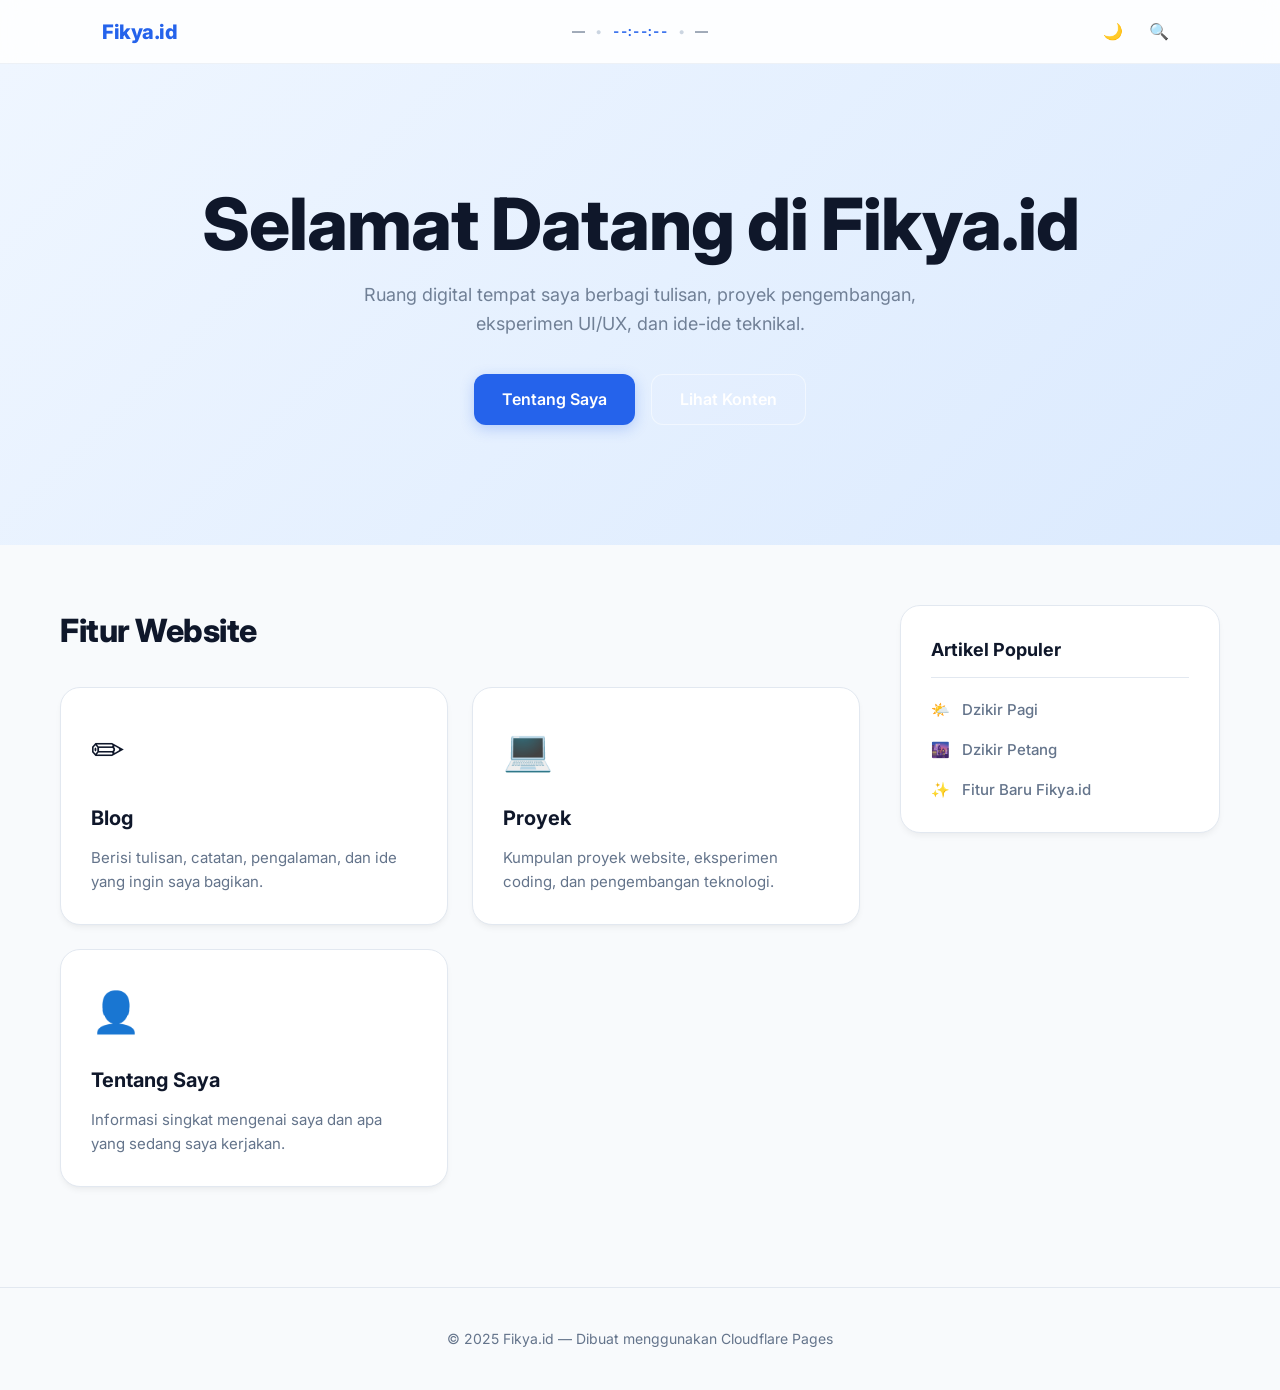
==== index.html @ 2e089330 "Update index.html" ====
<!DOCTYPE html>
<html lang="id">
<head>
  <meta charset="UTF-8">
  <meta name="viewport" content="width=device-width, initial-scale=1.0">
  <meta name="description" content="Website pribadi Rahmat Taufik — berbagi tulisan, proyek, eksperimen UI/UX, dan ide-ide teknikal di Fikya.id.">

  <!-- Open Graph -->
  <meta property="og:type" content="website">
  <meta property="og:url" content="https://fikya.id/">
  <meta property="og:title" content="Fikya.id — Personal Website">
  <meta property="og:description" content="Website pribadi Fikya.id — tempat berbagi tulisan, proyek, eksperimen, dan ide.">
  <meta property="og:image" content="https://fikya.id/android-chrome-512x512.png">

  <!-- Twitter Card -->
  <meta name="twitter:card" content="summary_large_image">
  <meta name="twitter:title" content="Fikya.id — Personal Website">
  <meta name="twitter:description" content="Website pribadi Fikya.id — tempat berbagi tulisan, proyek, eksperimen, dan ide.">
  <meta name="twitter:image" content="https://fikya.id/android-chrome-512x512.png">

  <!-- Canonical -->
  <link rel="canonical" href="https://fikya.id/">

  <!-- JSON-LD Structured Data -->
  <script type="application/ld+json">
  {
    "@context": "https://schema.org",
    "@type": "WebSite",
    "name": "Fikya.id",
    "url": "https://fikya.id",
    "description": "Website pribadi Fikya.id — tempat berbagi tulisan, proyek, eksperimen, dan ide.",
    "inLanguage": "id",
    "author": {
      "@type": "Person",
      "name": "Rahmat Taufik",
      "url": "https://fikya.id/tentang.html"
    },
    "potentialAction": {
      "@type": "SearchAction",
      "target": {
        "@type": "EntryPoint",
        "urlTemplate": "https://fikya.id/?q={search_term_string}"
      },
      "query-input": "required name=search_term_string"
    }
  }
  </script>

  <!-- Favicon -->
  <link rel="icon" type="image/x-icon" href="/favicon.ico">
  <link rel="icon" type="image/png" sizes="16x16" href="/favicon-16x16.png">
  <link rel="icon" type="image/png" sizes="32x32" href="/favicon-32x32.png">
  <link rel="apple-touch-icon" sizes="180x180" href="/apple-touch-icon.png">
  <link rel="manifest" href="/site.webmanifest">

  <title>Fikya.id — Personal Website</title>

  <link rel="preconnect" href="https://fonts.googleapis.com">
  <link rel="preconnect" href="https://fonts.gstatic.com" crossorigin>
  <link href="https://fonts.googleapis.com/css2?family=Inter:wght@300;400;500;600;700;800&display=swap" rel="stylesheet">

  <link rel="stylesheet" href="css/style.css">
  <link rel="stylesheet" href="css/home.css">
</head>
<body>

  <nav class="navbar">
    <a href="index.html" class="logo">Fikya.id</a>
    <div class="nav-datetime" aria-label="Tanggal dan waktu">
      <span class="tgl-nav" id="nav-tgl" aria-live="polite">—</span>
      <span class="sep" aria-hidden="true">•</span>
      <span class="jam-nav" id="nav-jam" aria-live="polite">--:--:--</span>
      <span class="sep" aria-hidden="true">•</span>
      <span class="hijri-nav" id="nav-hijri" aria-live="polite">—</span>
    </div>
    <div class="nav-actions">
      <button class="nav-btn" id="btn-darkmode" title="Dark / Light mode" aria-label="Toggle dark mode">
        <span aria-hidden="true">🌙</span>
      </button>
      <button class="nav-btn" id="btn-search" title="Cari" aria-label="Buka pencarian">
        <span aria-hidden="true">🔍</span>
      </button>
    </div>
  </nav>

  <!-- Search Overlay -->
  <div class="search-overlay" id="search-overlay" role="dialog" aria-modal="true" aria-label="Pencarian">
    <div class="search-box">
      <span style="font-size:16px;color:var(--text-muted);" aria-hidden="true">🔍</span>
      <label for="search-input" class="sr-only">Cari artikel atau proyek</label>
      <input
        type="search"
        id="search-input"
        placeholder="Cari artikel, proyek..."
        autocomplete="off"
        aria-autocomplete="list"
        aria-controls="search-results"
      >
      <button class="search-close" id="search-close" aria-label="Tutup pencarian">✕</button>
    </div>
    <div class="search-results" id="search-results" role="listbox" aria-live="polite" aria-label="Hasil pencarian"></div>
  </div>

  <!-- Hero -->
  <section class="hero">
    <h1>Selamat Datang di Fikya.id</h1>
    <p>Ruang digital tempat saya berbagi tulisan, proyek pengembangan, eksperimen UI/UX, dan ide-ide teknikal.</p>
    <div class="btn-row">
      <a href="tentang.html" class="btn btn-primary">Tentang Saya</a>
      <a href="#main-content" class="btn btn-outline">Lihat Konten</a>
    </div>
  </section>

  <!-- Main Content -->
  <main class="main-wrapper" id="main-content">

    <div class="content-left">
      <h2 class="section-title">Fitur Website</h2>
      <section class="cards" aria-label="Daftar fitur website">
        <div class="card">
          <div class="card-icon" aria-hidden="true">✏️</div>
          <div class="card-title">Blog</div>
          <div class="card-desc">Berisi tulisan, catatan, pengalaman, dan ide yang ingin saya bagikan.</div>
        </div>
        <div class="card">
          <div class="card-icon" aria-hidden="true">💻</div>
          <div class="card-title">Proyek</div>
          <div class="card-desc">Kumpulan proyek website, eksperimen coding, dan pengembangan teknologi.</div>
        </div>
        <div class="card">
          <div class="card-icon" aria-hidden="true">👤</div>
          <div class="card-title">Tentang Saya</div>
          <div class="card-desc">Informasi singkat mengenai saya dan apa yang sedang saya kerjakan.</div>
        </div>
      </section>
    </div>

    <aside class="sidebar" aria-label="Artikel populer">
      <h3 class="sidebar-title">Artikel Populer</h3>
      <ul class="sidebar-list">
        <li>
          <a href="blog/dzikir-pagi.html" class="sidebar-link">
            <span aria-hidden="true">🌤️</span> Dzikir Pagi
          </a>
        </li>
        <li>
          <a href="blog/dzikir-petang.html" class="sidebar-link">
            <span aria-hidden="true">🌆</span> Dzikir Petang
          </a>
        </li>
        <li>
          <!-- TODO: Ganti href dengan URL artikel yang benar saat sudah publish -->
          <a href="blog/fitur-baru.html" class="sidebar-link">
            <span aria-hidden="true">✨</span> Fitur Baru Fikya.id
          </a>
        </li>
      </ul>
    </aside>

  </main>

  <footer>
    <p>© <span id="tahun">2025</span> Fikya.id — Dibuat menggunakan Cloudflare Pages</p>
  </footer>

  <script src="js/main.js"></script>
</body>
</html>
---- css/style.css ----
/* ============================================================
   style.css — Global styles Fikya.id
   Covers: CSS Variables, reset, body, navbar, footer, buttons,
           cards, search overlay, accessibility utilities, responsive
   ============================================================ */

:root {
  /* --- Tema Terang (Light Mode) --- */
  --bg-body: #f8fafc;
  --text-main: #0f172a;
  --text-muted: #64748b;
  --text-sep: #cbd5e1;
  --primary-color: #2563eb;
  --primary-hover: #1d4ed8;
  --border-color: #e2e8f0;

  --bg-nav: rgba(255, 255, 255, 0.75);
  --border-nav: rgba(226, 232, 240, 0.6);
  --bg-element-hover: #f1f5f9;
  --bg-search-box: #ffffff;

  /* Card */
  --bg-card: #ffffff;
  --shadow-sm: 0 1px 2px rgba(0, 0, 0, 0.04);
  --shadow-card: 0 4px 6px -1px rgba(0, 0, 0, 0.05), 0 2px 4px -2px rgba(0, 0, 0, 0.025);
  --shadow-hover: 0 20px 25px -5px rgba(0, 0, 0, 0.05), 0 8px 10px -6px rgba(0, 0, 0, 0.01);

  --footer-border: #e2e8f0;
  --footer-text: #64748b;
}

body.dark {
  /* --- Tema Gelap (Dark Mode) --- */
  --bg-body: #0b1120;
  --text-main: #f8fafc;
  --text-muted: #94a3b8;
  --text-sep: #334155;
  --primary-color: #3b82f6;
  --primary-hover: #60a5fa;
  --border-color: #1e293b;

  --bg-nav: rgba(11, 17, 32, 0.75);
  --border-nav: rgba(30, 41, 59, 0.6);
  --bg-element-hover: #1e293b;
  --bg-search-box: #1e293b;

  /* Card — dibedakan dari bg-body agar card terlihat */
  --bg-card: #0f172a;
  --shadow-sm: 0 1px 2px rgba(0, 0, 0, 0.15);
  --shadow-card: 0 4px 6px -1px rgba(0, 0, 0, 0.2), 0 2px 4px -2px rgba(0, 0, 0, 0.1);
  --shadow-hover: 0 20px 25px -5px rgba(0, 0, 0, 0.3), 0 8px 10px -6px rgba(0, 0, 0, 0.2);

  --footer-border: #1e293b;
  --footer-text: #475569;
}

/* ===== RESET ===== */
*, *::before, *::after {
  margin: 0;
  padding: 0;
  box-sizing: border-box;
}

html {
  scroll-behavior: smooth;
}

body {
  font-family: 'Inter', system-ui, sans-serif;
  background: var(--bg-body);
  color: var(--text-main);
  line-height: 1.6;
  overflow-x: hidden;
  transition: background-color 0.3s ease, color 0.3s ease;
  -webkit-font-smoothing: antialiased;
}

/* Aksesibilitas keyboard — fokus terlihat jelas tanpa mengganggu tampilan mouse */
:focus-visible {
  outline: 2px solid var(--primary-color);
  outline-offset: 2px;
  border-radius: 4px;
}

/* Mencegah text wrapping yang aneh pada heading */
h1, h2, h3, h4 {
  text-wrap: balance;
}

/* ===== ACCESSIBILITY UTILITIES ===== */

/*
  .sr-only — Menyembunyikan elemen secara visual, tapi tetap
  terbaca oleh screen reader. Dipakai untuk label tersembunyi
  pada input dan elemen dekoratif yang butuh konteks tambahan.
*/
.sr-only {
  position: absolute;
  width: 1px;
  height: 1px;
  padding: 0;
  margin: -1px;
  overflow: hidden;
  clip: rect(0, 0, 0, 0);
  white-space: nowrap;
  border: 0;
}

/* ===== NAVBAR ===== */
.navbar {
  position: sticky;
  top: 0;
  z-index: 1000;
  display: grid;
  grid-template-columns: 1fr auto 1fr;
  align-items: center;
  padding: 0 8%;
  height: 64px;
  background: var(--bg-nav);
  /* saturate(180%) mempertegas warna konten di balik navbar */
  backdrop-filter: blur(16px) saturate(180%);
  -webkit-backdrop-filter: blur(16px) saturate(180%);
  border-bottom: 1px solid var(--border-nav);
  transition: all 0.3s ease;
}

.logo {
  font-size: 20px;
  font-weight: 800;
  color: var(--primary-color);
  text-decoration: none;
  justify-self: start;
  letter-spacing: -0.5px;
}

.nav-datetime {
  display: flex;
  align-items: center;
  gap: 0;
  font-size: 13px;
  color: var(--text-muted);
  font-weight: 500;
  white-space: nowrap;
  letter-spacing: 0.01em;
  transition: color 0.3s ease;
}

.nav-datetime .sep {
  margin: 0 10px;
  color: var(--text-sep);
  font-weight: 400;
}

.nav-datetime .jam-nav {
  font-weight: 700;
  color: var(--primary-color);
  font-variant-numeric: tabular-nums;
  letter-spacing: 0.02em;
}

.nav-actions {
  display: flex;
  align-items: center;
  gap: 8px;
  justify-self: end;
}

.nav-btn {
  width: 38px;
  height: 38px;
  border-radius: 10px;
  /* Border transparan default — muncul saat hover, lebih bersih */
  border: 1px solid transparent;
  background: transparent;
  color: var(--text-muted);
  font-size: 16px;
  display: flex;
  align-items: center;
  justify-content: center;
  cursor: pointer;
  transition: all 0.2s cubic-bezier(0.4, 0, 0.2, 1);
}

.nav-btn:hover {
  background: var(--bg-element-hover);
  color: var(--text-main);
  border-color: var(--border-color);
}

/* ===== BUTTONS ===== */
.btn {
  display: inline-flex;
  align-items: center;
  justify-content: center;
  padding: 12px 28px;
  border-radius: 12px;
  font-weight: 600;
  text-decoration: none;
  transition: all 0.3s cubic-bezier(0.4, 0, 0.2, 1);
  cursor: pointer;
}

/*
  PERBAIKAN: Sebelumnya hardcode background: white dan color: #2563eb
  yang hanya cocok di konteks Hero (background gelap).
  Sekarang menggunakan CSS variable agar adaptif di light/dark mode
  dan bisa dipakai di seluruh halaman, bukan hanya Hero section.
  Jika dipakai di Hero, tambahkan class khusus atau override di hero.css.
*/
.btn-primary {
  background: var(--primary-color);
  color: #ffffff;
  border: none;
  box-shadow: 0 4px 14px 0 rgba(37, 99, 235, 0.25);
}

.btn-primary:hover {
  transform: translateY(-2px);
  background: var(--primary-hover);
  box-shadow: 0 6px 20px rgba(37, 99, 235, 0.4);
}

.btn-outline {
  border: 1px solid rgba(255, 255, 255, 0.5);
  color: #ffffff;
  background: rgba(255, 255, 255, 0.05);
}

.btn-outline:hover {
  background: rgba(255, 255, 255, 0.15);
  transform: translateY(-2px);
}

/* ===== FOOTER ===== */
footer {
  padding: 40px 20px;
  text-align: center;
  border-top: 1px solid var(--footer-border);
  color: var(--footer-text);
  font-size: 14px;
  transition: border-color 0.3s ease, color 0.3s ease;
}

/* ===== SEARCH OVERLAY ===== */
.search-overlay {
  display: none;
  position: fixed;
  inset: 0;
  z-index: 2000;
  background: rgba(11, 17, 32, 0.6);
  backdrop-filter: blur(8px);
  align-items: flex-start;
  justify-content: center;
  padding-top: 100px;
}

.search-overlay.active {
  display: flex;
}

.search-box {
  background: var(--bg-search-box);
  border-radius: 16px;
  padding: 8px 12px;
  display: flex;
  align-items: center;
  gap: 12px;
  width: min(600px, 90vw);
  box-shadow: 0 25px 50px -12px rgba(0, 0, 0, 0.25);
  /* Border ditambahkan agar konsisten dengan search-results */
  border: 1px solid var(--border-color);
  transition: background 0.3s ease;
}

.search-box input {
  flex: 1;
  border: none;
  outline: none;
  font-family: 'Inter', system-ui, sans-serif;
  font-size: 16px;
  padding: 10px 8px;
  background: transparent;
  color: inherit;
}

.search-box input::placeholder {
  color: var(--text-muted);
}

.search-close {
  width: 32px;
  height: 32px;
  border-radius: 8px;
  border: none;
  background: var(--bg-element-hover);
  color: var(--text-muted);
  font-size: 14px;
  cursor: pointer;
  display: flex;
  align-items: center;
  justify-content: center;
  transition: all 0.2s ease;
}

.search-close:hover {
  background: var(--border-color);
  color: var(--text-main);
}

/* ===== SEARCH RESULTS ===== */
/*
  Menampilkan hasil pencarian PageFind di dalam search overlay.
  Muncul di bawah search-box saat ada query yang diketik.
*/
.search-results {
  width: min(600px, 90vw);
  max-height: 60vh;
  overflow-y: auto;
  margin-top: 12px;
  background: var(--bg-search-box);
  border-radius: 16px;
  box-shadow: 0 25px 50px -12px rgba(0, 0, 0, 0.25);
  border: 1px solid var(--border-color);
  transition: background 0.3s ease;

  /* Scrollbar tipis agar tidak mengganggu */
  scrollbar-width: thin;
  scrollbar-color: var(--border-color) transparent;
}

.search-results:empty {
  display: none;
}

.search-result-item {
  display: block;
  padding: 16px 20px;
  text-decoration: none;
  color: var(--text-main);
  border-bottom: 1px solid var(--border-color);
  transition: background 0.15s ease;
}

.search-result-item:last-child {
  border-bottom: none;
}

.search-result-item:hover,
.search-result-item:focus {
  background: var(--bg-element-hover);
  outline: none;
}

.search-result-title {
  font-size: 15px;
  font-weight: 700;
  color: var(--text-main);
  margin-bottom: 6px;
}

.search-result-excerpt {
  font-size: 13.5px;
  color: var(--text-muted);
  line-height: 1.5;
  /* Potong di 2 baris */
  display: -webkit-box;
  -webkit-line-clamp: 2;
  -webkit-box-orient: vertical;
  overflow: hidden;
}

/* Highlight teks yang cocok dengan query */
.search-result-excerpt mark {
  background: rgba(37, 99, 235, 0.15);
  color: var(--primary-color);
  border-radius: 4px;
  padding: 2px 4px;
  font-weight: 600;
}

body.dark .search-result-excerpt mark {
  background: rgba(96, 165, 250, 0.2);
}

.search-result-empty,
.search-result-loading {
  padding: 24px 20px;
  font-size: 14.5px;
  color: var(--text-muted);
  text-align: center;
}

/* ===== RESPONSIVE ===== */
@media (max-width: 768px) {
  .navbar {
    padding: 0 16px;
  }

  /* Di mobile: sembunyikan tanggal dan hijri, tampilkan jam saja */
  .nav-datetime .tgl-nav,
  .nav-datetime .hijri-nav,
  .nav-datetime .zona-nav {
    display: none;
  }

  .nav-datetime .sep {
    display: none;
  }
}
---- css/home.css ----
/* ============================================================
   home.css — Style khusus halaman utama (index.html)
   Bergantung pada: style.css (harus di-load lebih dulu)
   Diperbarui: 2026
   ============================================================ */

/* ===== HERO ===== */
.hero {
  padding: 120px 20px;
  text-align: center;
  background: linear-gradient(135deg, #eff6ff 0%, #dbeafe 100%);
  color: #0f172a;
  position: relative;
  overflow: hidden;
}

body.dark .hero {
  background: linear-gradient(135deg, #0f172a 0%, #1e3a8a 100%);
  color: #f8fafc;
}

.hero h1 {
  font-size: clamp(2.5rem, 6vw, 4.5rem);
  font-weight: 800;
  letter-spacing: -1px;
  line-height: 1.1;
  margin-bottom: 18px;
}

.hero p {
  max-width: 650px;
  margin: 0 auto 35px;
  font-size: 1.125rem;
  opacity: 0.9;
  color: var(--text-muted);
}

.btn-row {
  display: flex;
  justify-content: center;
  gap: 16px;
  flex-wrap: wrap;
}

/* ===== MAIN WRAPPER ===== */
.main-wrapper {
  max-width: 1200px;
  margin: 60px auto 100px;
  padding: 0 20px;
  display: grid;
  grid-template-columns: 1fr 320px;
  gap: 40px;
  align-items: start;
}

.section-title {
  font-size: 32px;
  font-weight: 800;
  letter-spacing: -0.5px;
  margin-bottom: 30px;
  color: var(--text-main);
}

/* ===== CARDS ===== */
.cards {
  display: grid;
  grid-template-columns: repeat(auto-fit, minmax(280px, 1fr));
  gap: 24px;
}

.card {
  background: var(--bg-card);
  padding: 30px;
  border-radius: 20px;
  border: 1px solid var(--border-color);
  box-shadow: var(--shadow-card);
  transition: transform 0.4s cubic-bezier(0.175, 0.885, 0.32, 1.275),
              box-shadow 0.4s ease,
              border-color 0.2s ease;
}

.card:hover {
  transform: translateY(-6px) scale(1.01);
  box-shadow: var(--shadow-hover, 0 20px 40px rgba(0, 0, 0, 0.1));
  border-color: var(--primary-color);
}

.card-icon {
  font-size: 40px;
  margin-bottom: 20px;
}

.card-title {
  font-size: 20px;
  font-weight: 700;
  margin-bottom: 12px;
  color: var(--text-main);
}

.card-desc {
  color: var(--text-muted);
  font-size: 15px;
  line-height: 1.6;
}

/* ===== SIDEBAR ===== */
.sidebar {
  background: var(--bg-card);
  padding: 30px;
  border-radius: 20px;
  border: 1px solid var(--border-color);
  box-shadow: var(--shadow-card);
  position: sticky;
  top: 90px;
  transition: background 0.3s ease, border-color 0.3s ease;
}

.sidebar-title {
  font-size: 18px;
  font-weight: 700;
  margin-bottom: 20px;
  padding-bottom: 12px;
  border-bottom: 1px solid var(--border-color);
  color: var(--text-main);
}

.sidebar-list {
  list-style: none;
}

.sidebar-list li {
  margin-bottom: 16px;
}

.sidebar-list li:last-child {
  margin-bottom: 0;
}

.sidebar-link {
  display: flex;
  align-items: center;
  gap: 12px;
  text-decoration: none;
  color: var(--text-muted);
  font-weight: 500;
  font-size: 15px;
  transition: color 0.2s ease, transform 0.2s ease;
}

.sidebar-link:hover {
  color: var(--primary-color);
  transform: translateX(6px);
}

/* ===== RESPONSIVE ===== */
@media (max-width: 960px) {
  .main-wrapper {
    grid-template-columns: 1fr;
    gap: 50px;
  }

  .sidebar {
    position: static;
  }
}

@media (max-width: 768px) {
  .hero {
    padding: 80px 20px;
  }
}
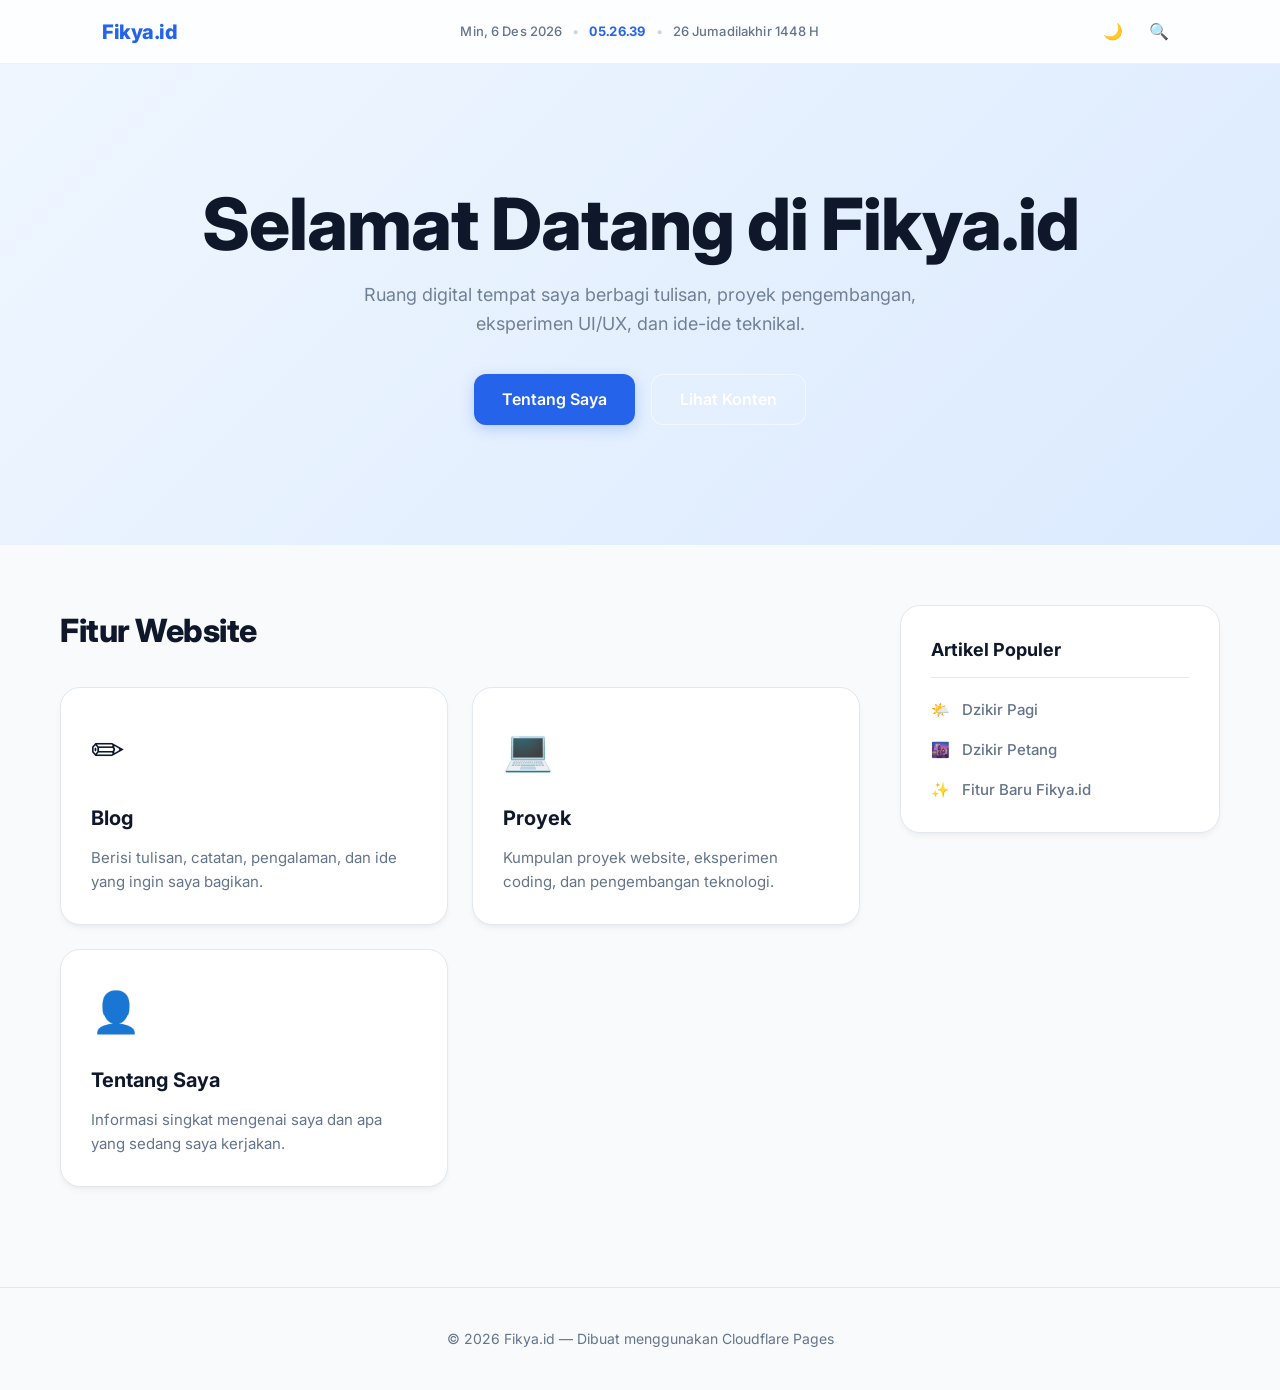
==== commit eb3a5b6a: "Update index.html" ====
--- a/index.html
+++ b/index.html
@@ -160,7 +160,7 @@
   </main>
 
   <footer>
-    <p>© <span id="tahun">2025</span> Fikya.id — Dibuat menggunakan Cloudflare Pages</p>
+    <p>© <span id="tahun"></span> Fikya.id — Dibuat menggunakan Cloudflare Pages</p>
   </footer>
 
   <script src="js/main.js"></script>
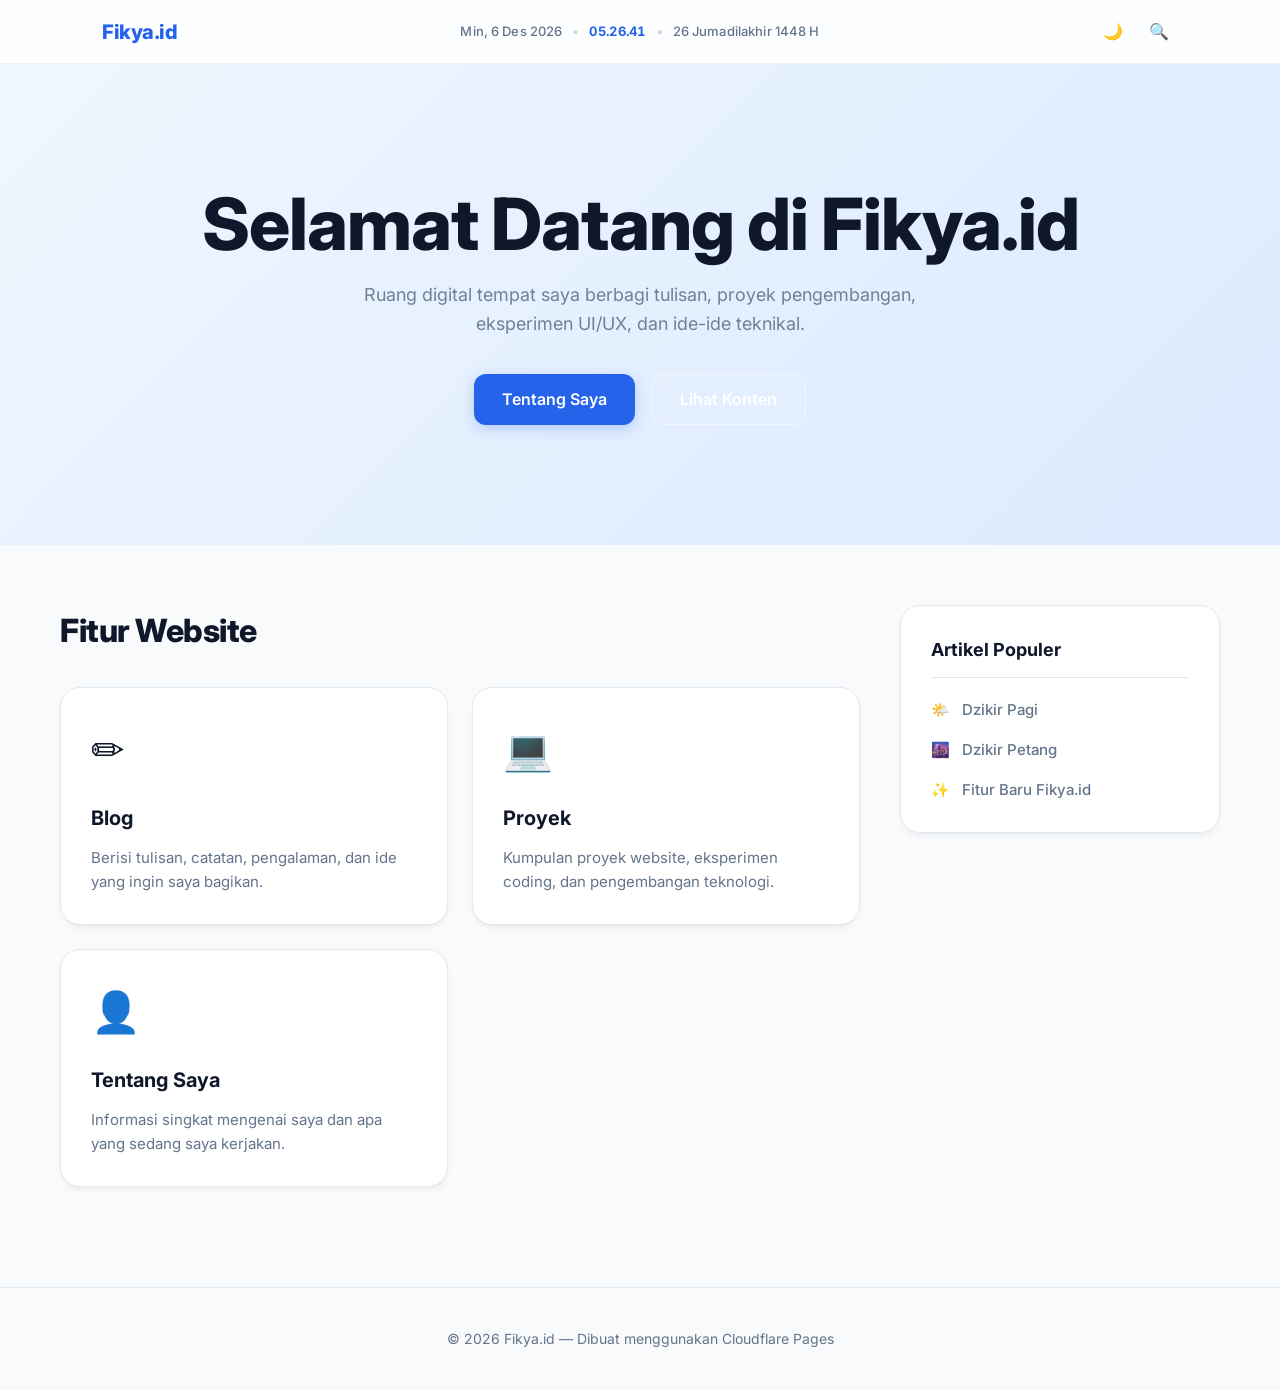
==== commit 93cd8ded: "Update index.html" ====
--- a/index.html
+++ b/index.html
@@ -61,6 +61,13 @@
 
   <link rel="stylesheet" href="css/style.css">
   <link rel="stylesheet" href="css/home.css">
+
+  <!-- PageFind Search -->
+  <script type="module">
+    import * as pagefind from '/pagefind/pagefind.js';
+    await pagefind.init();
+    window.__pagefind__ = pagefind;
+  </script>
 </head>
 <body>
 
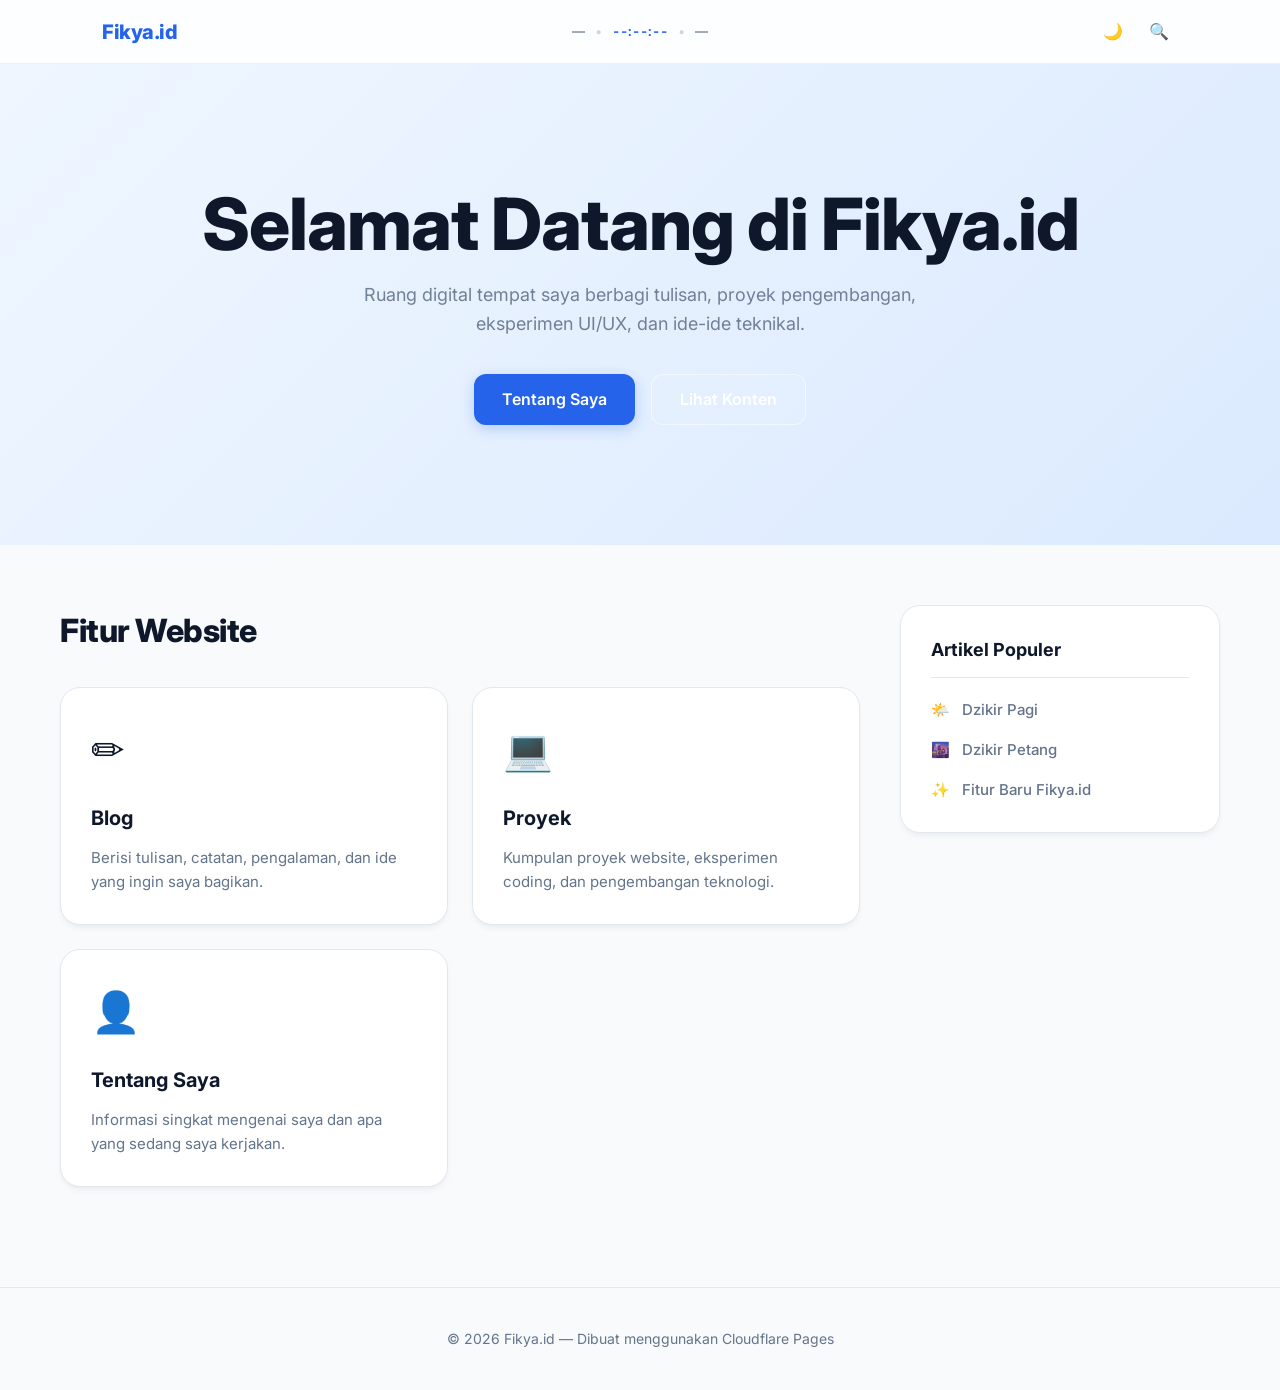
==== commit 01e12b87: "Update index.html" ====
--- a/index.html
+++ b/index.html
@@ -62,6 +62,9 @@
   <link rel="stylesheet" href="css/style.css">
   <link rel="stylesheet" href="css/home.css">
 
+  <!-- Navbar Component -->
+  <script src="/js/navbar.js"></script>
+
   <!-- PageFind Search -->
   <script type="module">
     import * as pagefind from '/pagefind/pagefind.js';
@@ -71,42 +74,7 @@
 </head>
 <body>
 
-  <nav class="navbar">
-    <a href="index.html" class="logo">Fikya.id</a>
-    <div class="nav-datetime" aria-label="Tanggal dan waktu">
-      <span class="tgl-nav" id="nav-tgl" aria-live="polite">—</span>
-      <span class="sep" aria-hidden="true">•</span>
-      <span class="jam-nav" id="nav-jam" aria-live="polite">--:--:--</span>
-      <span class="sep" aria-hidden="true">•</span>
-      <span class="hijri-nav" id="nav-hijri" aria-live="polite">—</span>
-    </div>
-    <div class="nav-actions">
-      <button class="nav-btn" id="btn-darkmode" title="Dark / Light mode" aria-label="Toggle dark mode">
-        <span aria-hidden="true">🌙</span>
-      </button>
-      <button class="nav-btn" id="btn-search" title="Cari" aria-label="Buka pencarian">
-        <span aria-hidden="true">🔍</span>
-      </button>
-    </div>
-  </nav>
-
-  <!-- Search Overlay -->
-  <div class="search-overlay" id="search-overlay" role="dialog" aria-modal="true" aria-label="Pencarian">
-    <div class="search-box">
-      <span style="font-size:16px;color:var(--text-muted);" aria-hidden="true">🔍</span>
-      <label for="search-input" class="sr-only">Cari artikel atau proyek</label>
-      <input
-        type="search"
-        id="search-input"
-        placeholder="Cari artikel, proyek..."
-        autocomplete="off"
-        aria-autocomplete="list"
-        aria-controls="search-results"
-      >
-      <button class="search-close" id="search-close" aria-label="Tutup pencarian">✕</button>
-    </div>
-    <div class="search-results" id="search-results" role="listbox" aria-live="polite" aria-label="Hasil pencarian"></div>
-  </div>
+  <site-navbar></site-navbar>
 
   <!-- Hero -->
   <section class="hero">
@@ -170,6 +138,6 @@
     <p>© <span id="tahun"></span> Fikya.id — Dibuat menggunakan Cloudflare Pages</p>
   </footer>
 
-  <script src="js/main.js"></script>
+  <script src="/js/main.js"></script>
 </body>
 </html>
--- a/css/style.css
+++ b/css/style.css
@@ -249,9 +249,11 @@
   z-index: 2000;
   background: rgba(11, 17, 32, 0.6);
   backdrop-filter: blur(8px);
-  align-items: flex-start;
-  justify-content: center;
+  flex-direction: column;
+  align-items: center;
+  justify-content: flex-start;
   padding-top: 100px;
+  overflow-y: auto;
 }
 
 .search-overlay.active {
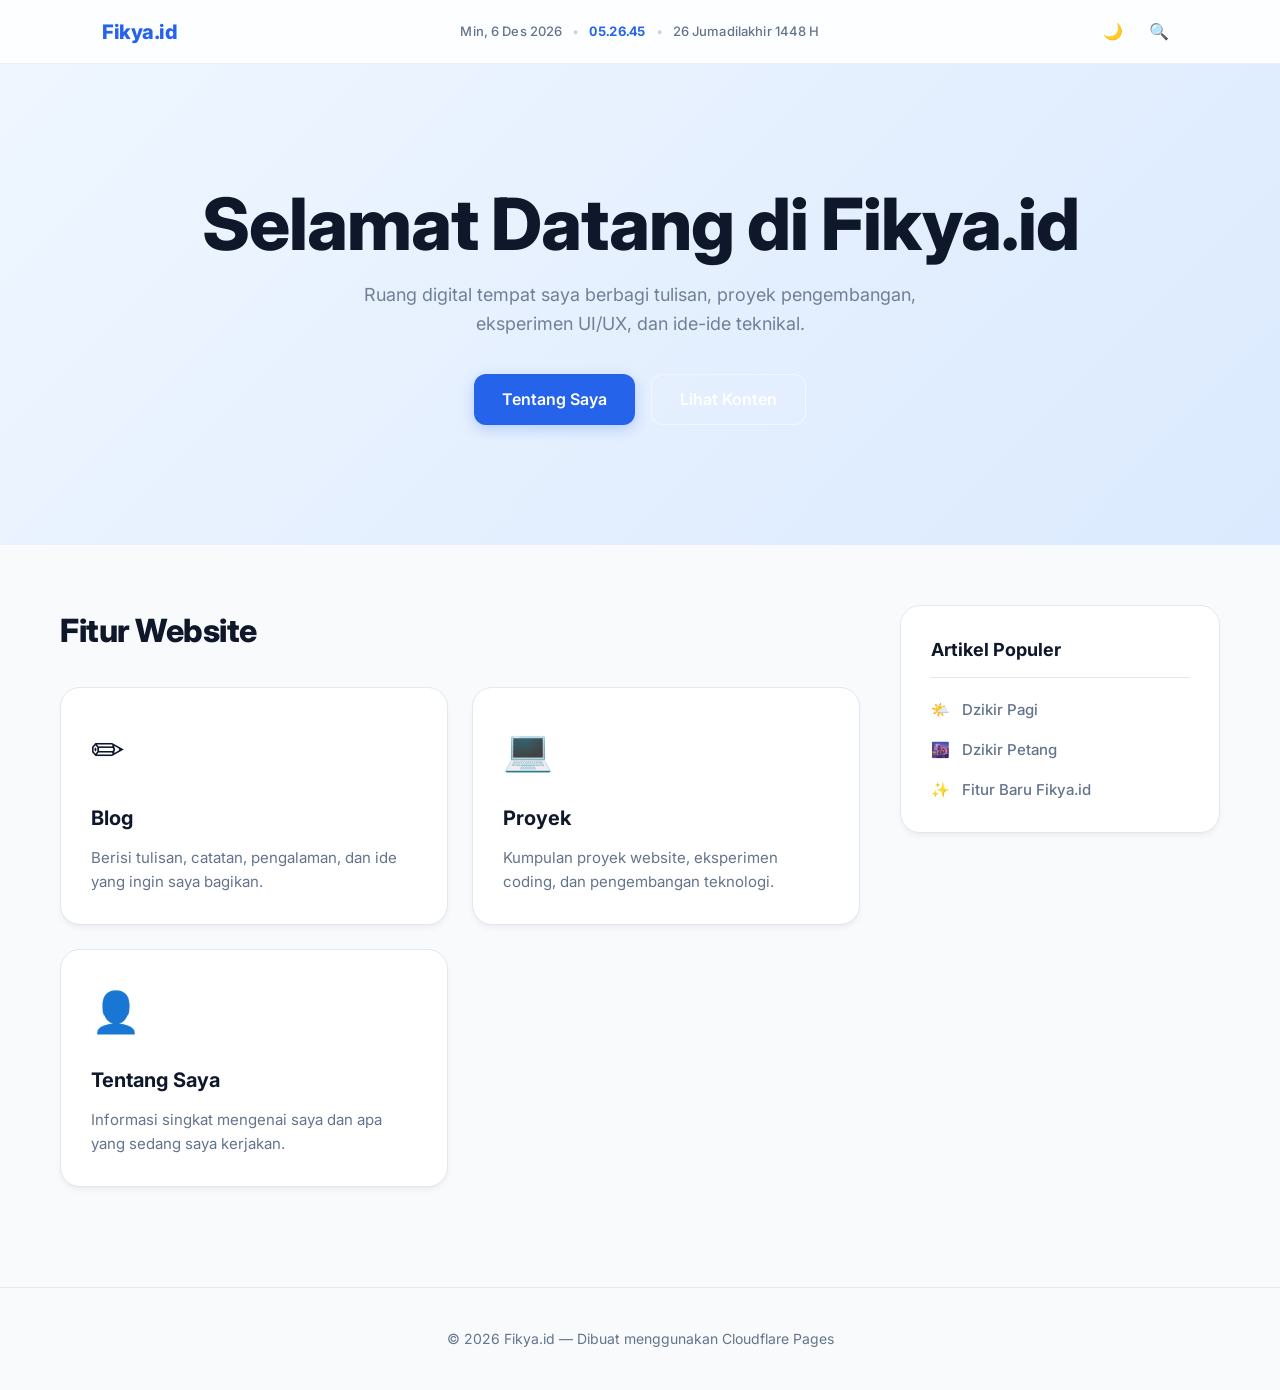
==== commit 4cb3b498: "Update index.html" ====
--- a/index.html
+++ b/index.html
@@ -58,6 +58,17 @@
   <link rel="preconnect" href="https://fonts.googleapis.com">
   <link rel="preconnect" href="https://fonts.gstatic.com" crossorigin>
   <link href="https://fonts.googleapis.com/css2?family=Inter:wght@300;400;500;600;700;800&display=swap" rel="stylesheet">
+
+  <!-- Anti-FOUC: terapkan dark mode sebelum CSS dirender -->
+  <script>
+    (function() {
+      var saved = localStorage.getItem('theme');
+      var prefersDark = window.matchMedia('(prefers-color-scheme: dark)').matches;
+      if (saved === 'dark' || (!saved && prefersDark)) {
+        document.documentElement.classList.add('dark');
+      }
+    })();
+  </script>
 
   <link rel="stylesheet" href="css/style.css">
   <link rel="stylesheet" href="css/home.css">
--- a/css/style.css
+++ b/css/style.css
@@ -29,7 +29,7 @@
   --footer-text: #64748b;
 }
 
-body.dark {
+html.dark {
   /* --- Tema Gelap (Dark Mode) --- */
   --bg-body: #0b1120;
   --text-main: #f8fafc;
@@ -380,7 +380,7 @@
   font-weight: 600;
 }
 
-body.dark .search-result-excerpt mark {
+html.dark .search-result-excerpt mark {
   background: rgba(96, 165, 250, 0.2);
 }
 
--- a/css/home.css
+++ b/css/home.css
@@ -14,7 +14,7 @@
   overflow: hidden;
 }
 
-body.dark .hero {
+html.dark .hero {
   background: linear-gradient(135deg, #0f172a 0%, #1e3a8a 100%);
   color: #f8fafc;
 }
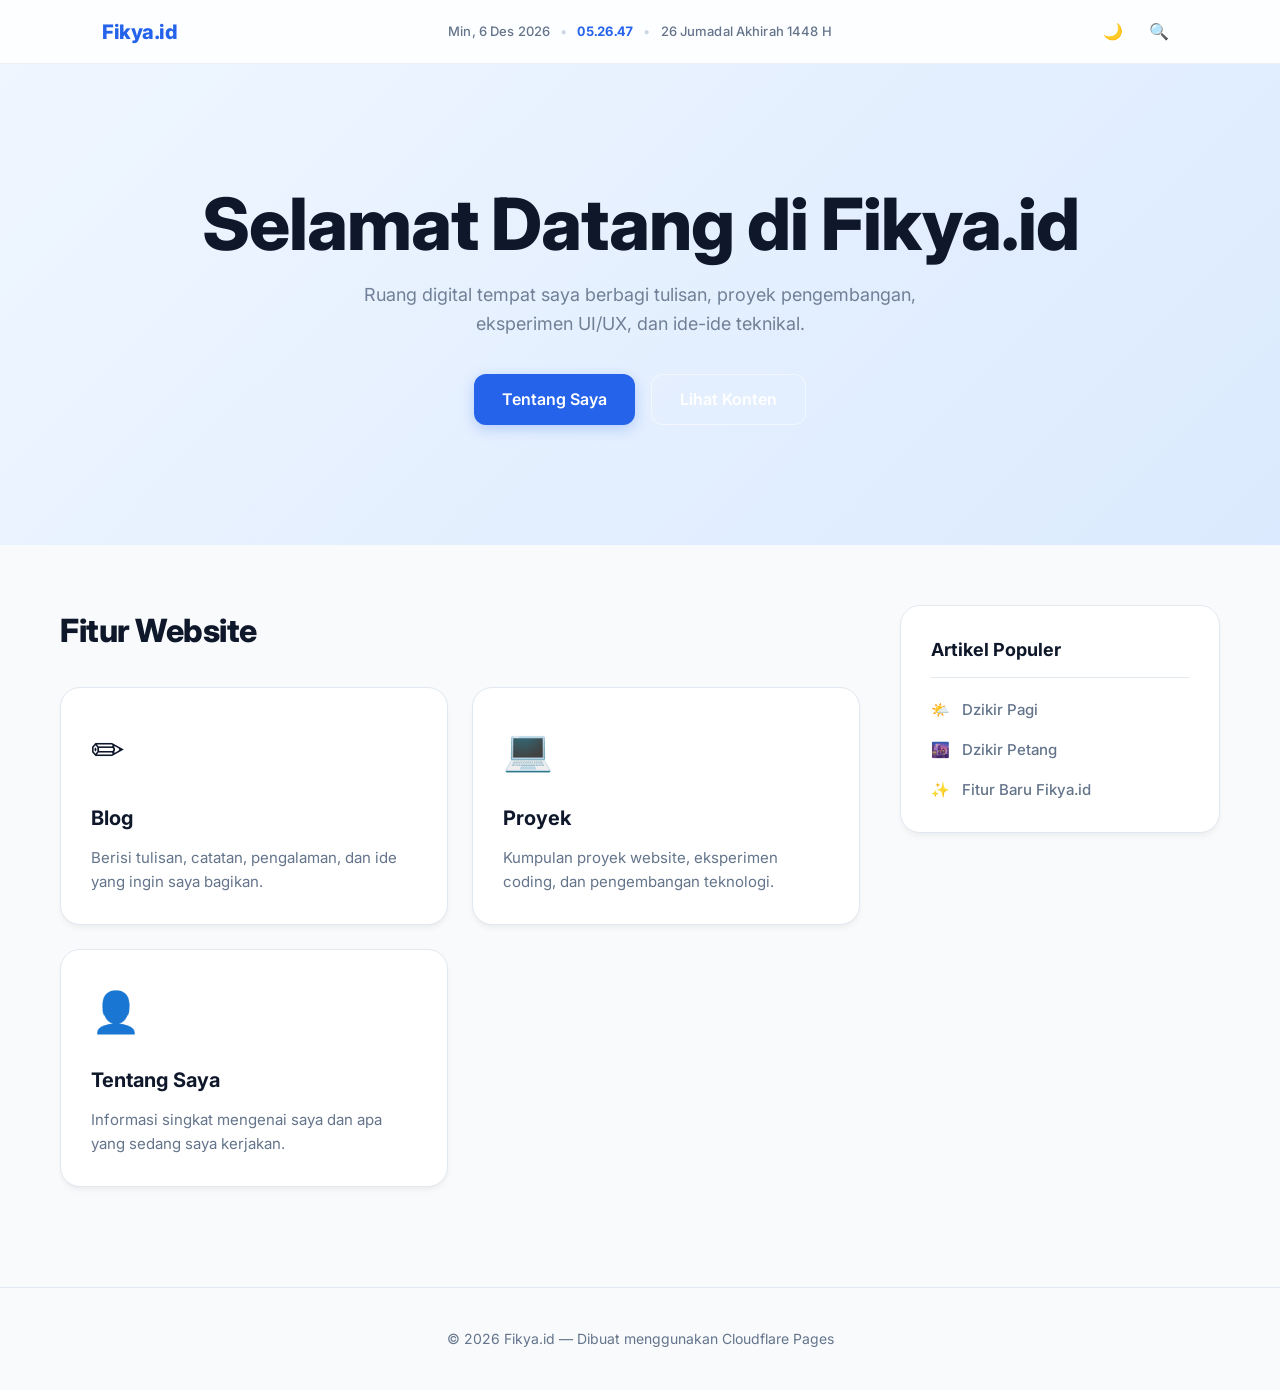
==== commit 332f39ec: "Update index.html" ====
--- a/index.html
+++ b/index.html
@@ -73,8 +73,11 @@
   <link rel="stylesheet" href="css/style.css">
   <link rel="stylesheet" href="css/home.css">
 
+  <!-- Hijri Calendar Utility -->
+  <script src="/js/hijri.js" defer></script>
+
   <!-- Navbar Component -->
-  <script src="/js/navbar.js"></script>
+  <script src="/js/navbar.js" defer></script>
 
   <!-- PageFind Search -->
   <script type="module">
@@ -149,6 +152,6 @@
     <p>© <span id="tahun"></span> Fikya.id — Dibuat menggunakan Cloudflare Pages</p>
   </footer>
 
-  <script src="/js/main.js"></script>
+  <script src="/js/main.js" defer></script>
 </body>
 </html>
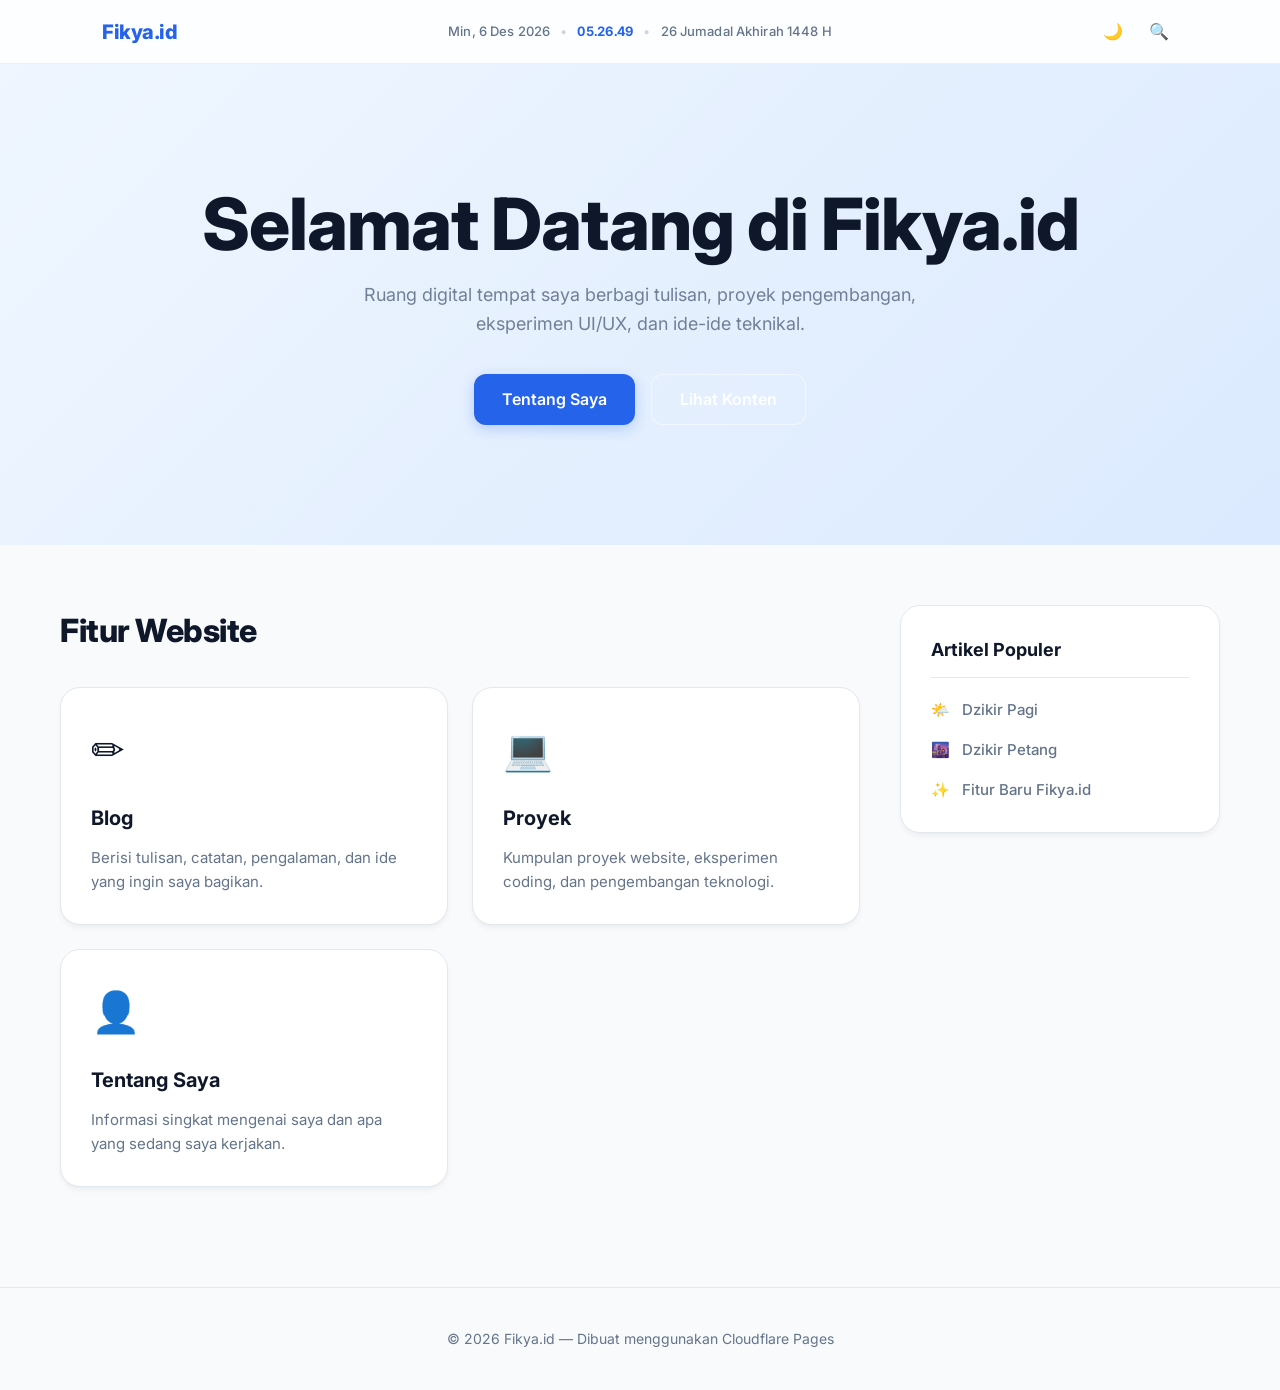
==== commit 9d17b2df: "Update index.html" ====
--- a/index.html
+++ b/index.html
@@ -96,7 +96,7 @@
     <p>Ruang digital tempat saya berbagi tulisan, proyek pengembangan, eksperimen UI/UX, dan ide-ide teknikal.</p>
     <div class="btn-row">
       <a href="tentang.html" class="btn btn-primary">Tentang Saya</a>
-      <a href="#main-content" class="btn btn-outline">Lihat Konten</a>
+      <a href="#main-content" class="btn btn-outline btn-outline--hero">Lihat Konten</a>
     </div>
   </section>
 
--- a/css/style.css
+++ b/css/style.css
@@ -27,6 +27,11 @@
 
   --footer-border: #e2e8f0;
   --footer-text: #64748b;
+
+  /* btn-outline — adaptif per konteks */
+  --btn-outline-color: var(--primary-color);
+  --btn-outline-border: var(--primary-color);
+  --btn-outline-bg: transparent;
 }
 
 html.dark {
@@ -52,6 +57,11 @@
 
   --footer-border: #1e293b;
   --footer-text: #475569;
+
+  /* btn-outline dark mode */
+  --btn-outline-color: var(--primary-color);
+  --btn-outline-border: var(--primary-color);
+  --btn-outline-bg: transparent;
 }
 
 /* ===== RESET ===== */
@@ -221,12 +231,29 @@
 }
 
 .btn-outline {
+  border: 1px solid var(--btn-outline-border);
+  color: var(--btn-outline-color);
+  background: var(--btn-outline-bg);
+}
+
+.btn-outline:hover {
+  background: var(--bg-element-hover);
+  transform: translateY(-2px);
+}
+
+/*
+  .btn-outline--hero — override khusus untuk Hero section
+  yang memiliki background gelap (gradient biru).
+  Gunakan class ini di index.html untuk tombol "Lihat Konten"
+  agar tetap terlihat di atas background gelap Hero.
+*/
+.btn-outline--hero {
   border: 1px solid rgba(255, 255, 255, 0.5);
   color: #ffffff;
   background: rgba(255, 255, 255, 0.05);
 }
 
-.btn-outline:hover {
+.btn-outline--hero:hover {
   background: rgba(255, 255, 255, 0.15);
   transform: translateY(-2px);
 }
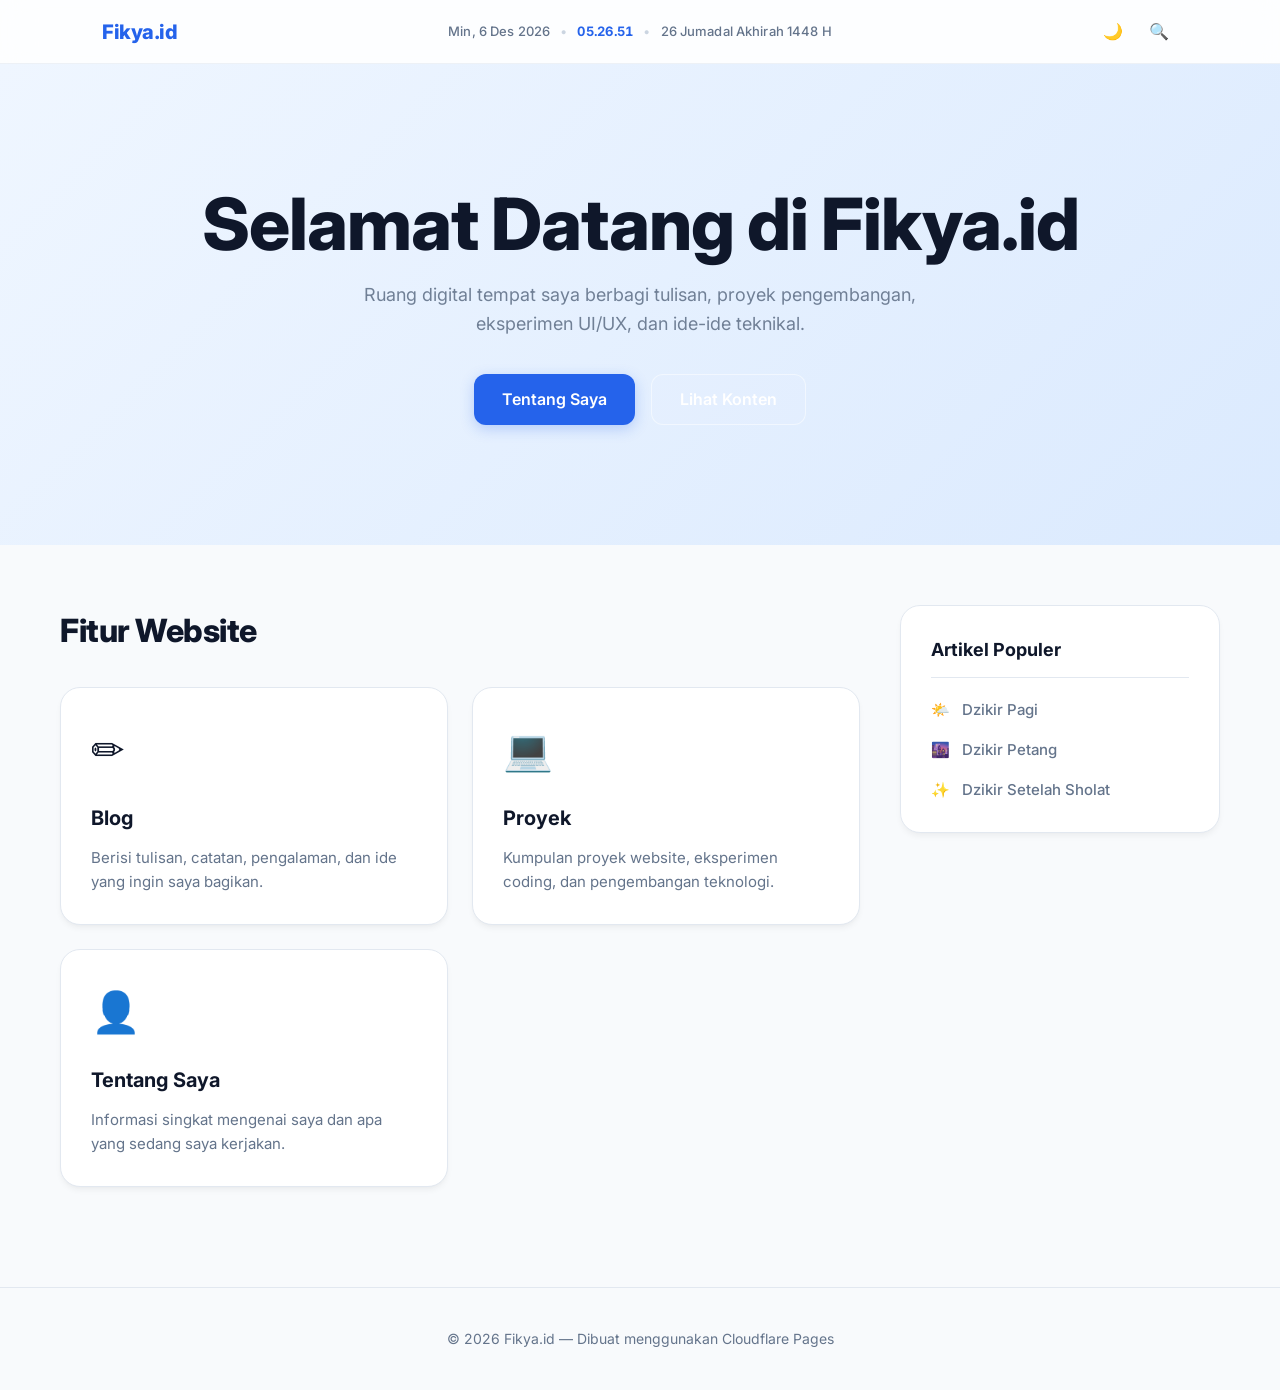
==== commit b6705376: "Update index.html" ====
--- a/index.html
+++ b/index.html
@@ -128,19 +128,19 @@
       <h3 class="sidebar-title">Artikel Populer</h3>
       <ul class="sidebar-list">
         <li>
-          <a href="blog/dzikir-pagi.html" class="sidebar-link">
+          <a href="islam/dzikir-pagi.html" class="sidebar-link">
             <span aria-hidden="true">🌤️</span> Dzikir Pagi
           </a>
         </li>
         <li>
-          <a href="blog/dzikir-petang.html" class="sidebar-link">
+          <a href="islam/dzikir-petang.html" class="sidebar-link">
             <span aria-hidden="true">🌆</span> Dzikir Petang
           </a>
         </li>
         <li>
           <!-- TODO: Ganti href dengan URL artikel yang benar saat sudah publish -->
-          <a href="blog/fitur-baru.html" class="sidebar-link">
-            <span aria-hidden="true">✨</span> Fitur Baru Fikya.id
+          <a href="islam/dzikir-setelah-sholat.html" class="sidebar-link">
+            <span aria-hidden="true">✨</span> Dzikir Setelah Sholat
           </a>
         </li>
       </ul>
--- a/css/style.css
+++ b/css/style.css
@@ -425,10 +425,11 @@
     padding: 0 16px;
   }
 
-  /* Di mobile: sembunyikan tanggal dan hijri, tampilkan jam saja */
+  /* Di mobile: sembunyikan tanggal dan hijri, tampilkan jam saja.
+     (Selector .zona-nav dihapus — elemen ini tidak pernah dirender
+     oleh navbar.js, jadi rule sebelumnya yatim piatu / tidak berefek.) */
   .nav-datetime .tgl-nav,
-  .nav-datetime .hijri-nav,
-  .nav-datetime .zona-nav {
+  .nav-datetime .hijri-nav {
     display: none;
   }
 
